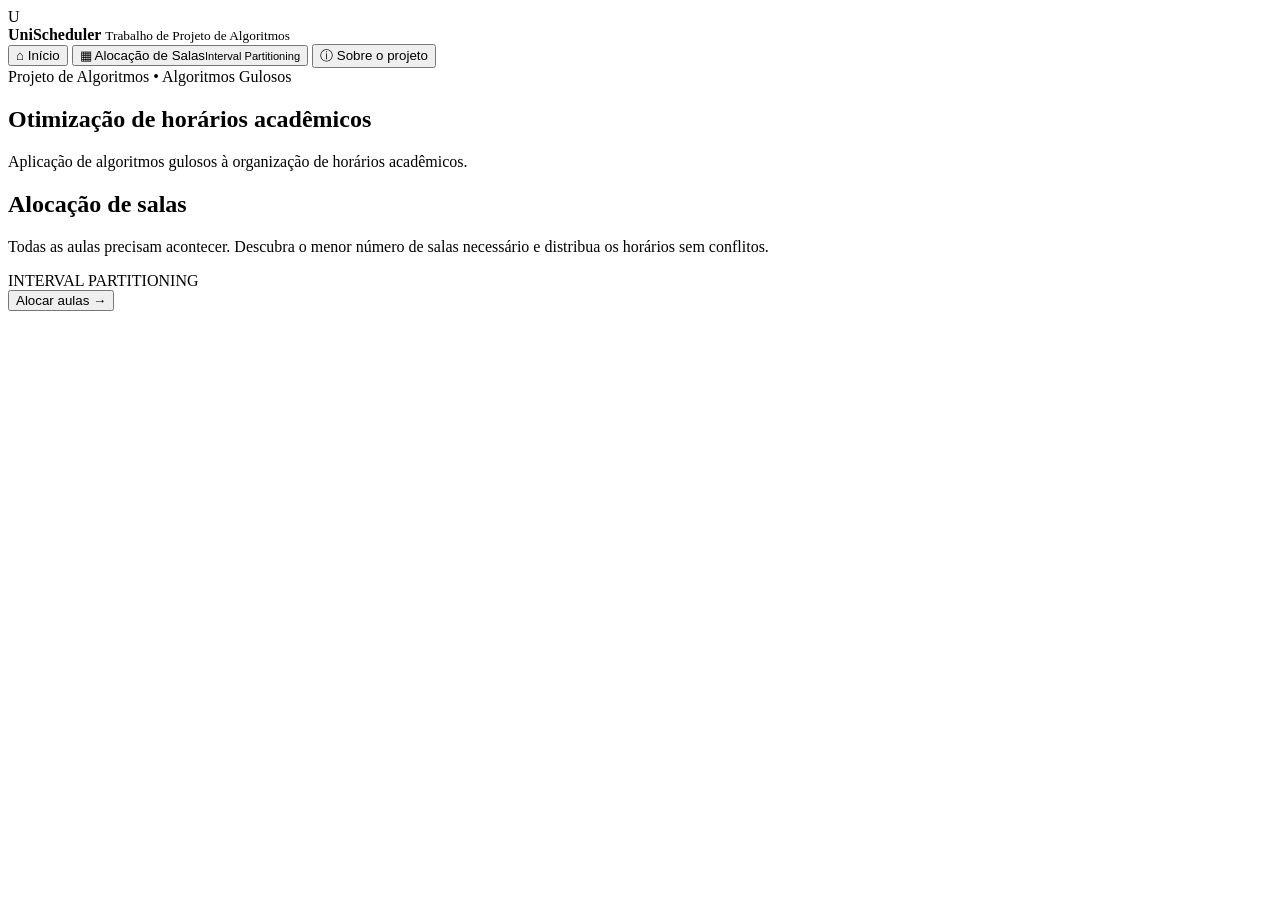
==== index.html @ a959d3e3 "Cria estrutura da aplicação e visualização da alocação de salas" ====
<!doctype html>
<html lang="pt-BR">
  <head>
    <meta charset="utf-8" />
    <meta name="viewport" content="width=device-width, initial-scale=1" />
    <title>UniScheduler</title>
  </head>
  <body>
    <aside>
      <div class="brand">
        <div class="logo">U</div>
        <div>
          <b>UniScheduler</b>
          <small>Trabalho de Projeto de Algoritmos</small>
        </div>
      </div>
      <nav aria-label="Navegação principal">
        <button data-view="home" class="active">⌂ Início</button>
        <button data-view="partition">▦ Alocação de Salas<small>Interval Partitioning</small></button>
        <button data-view="about">ⓘ Sobre o projeto</button>
      </nav>
    </aside>
    <main>
      <header><span>Projeto de Algoritmos • Algoritmos Gulosos</span></header>
      <section id="app"></section>
    </main>
    <script src="js/algorithms.js?v=3"></script>
    <script src="js/app.js?v=4"></script>
  </body>
</html>
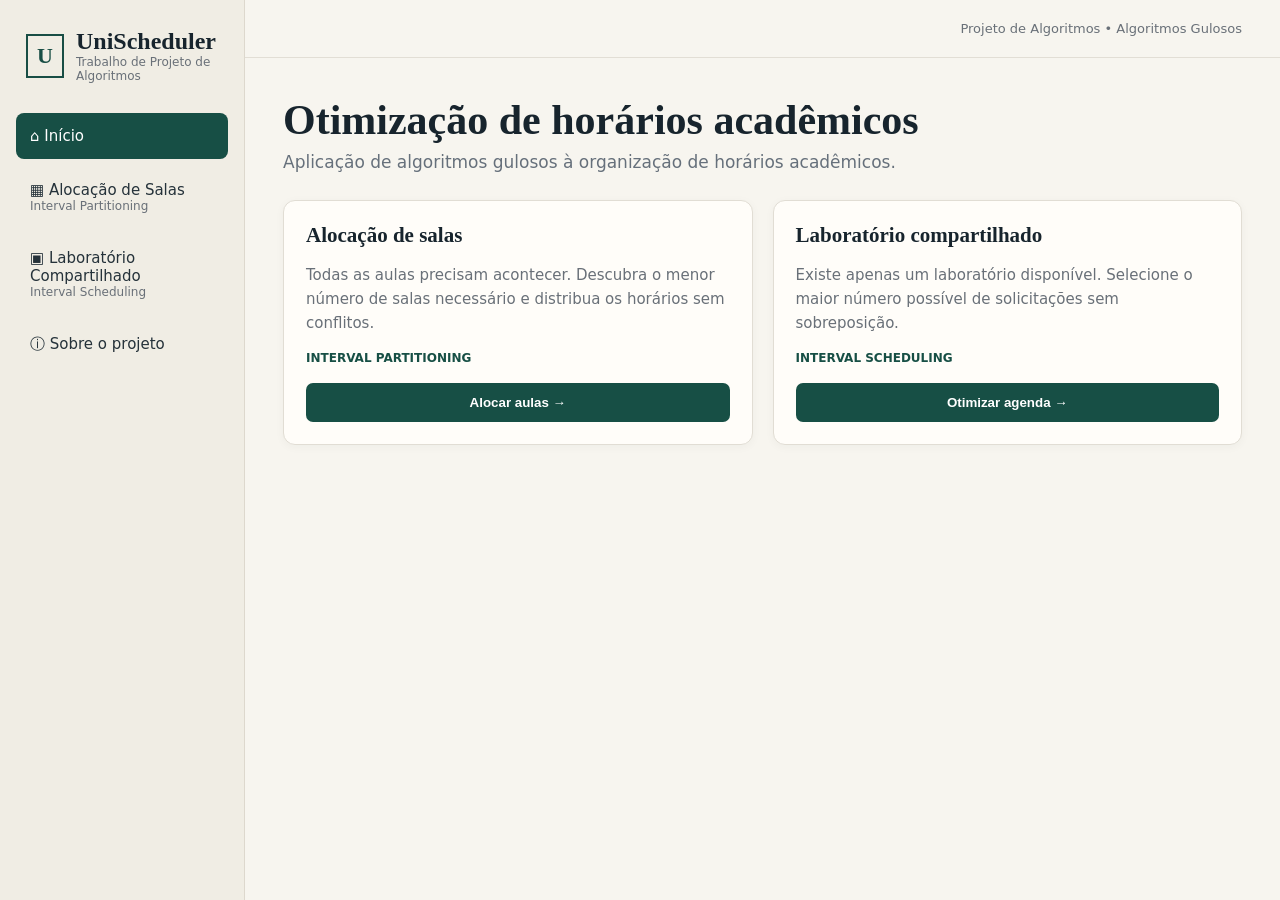
==== commit f68bfe77: "Interval Scheduling: algoritmo, visualização e testes" ====
--- a/index.html
+++ b/index.html
@@ -4,6 +4,7 @@
     <meta charset="utf-8" />
     <meta name="viewport" content="width=device-width, initial-scale=1" />
     <title>UniScheduler</title>
+    <link rel="stylesheet" href="css/style.css?v=8" />
   </head>
   <body>
     <aside>
@@ -17,6 +18,7 @@
       <nav aria-label="Navegação principal">
         <button data-view="home" class="active">⌂ Início</button>
         <button data-view="partition">▦ Alocação de Salas<small>Interval Partitioning</small></button>
+        <button data-view="scheduling">▣ Laboratório Compartilhado<small>Interval Scheduling</small></button>
         <button data-view="about">ⓘ Sobre o projeto</button>
       </nav>
     </aside>
--- a/css/style.css
+++ b/css/style.css
@@ -0,0 +1,589 @@
+* {
+  box-sizing: border-box;
+}
+
+body {
+  display: flex;
+  min-height: 100vh;
+  margin: 0;
+  color: #17242d;
+  background: #f7f5ef;
+  font: 15px system-ui, -apple-system, "Segoe UI", sans-serif;
+}
+
+aside {
+  position: fixed;
+  inset: 0 auto 0 0;
+  display: flex;
+  width: 245px;
+  flex-direction: column;
+  padding: 28px 16px;
+  border-right: 1px solid #ddd8cd;
+  background: #f0ede4;
+}
+
+.brand {
+  display: flex;
+  gap: 12px;
+  align-items: center;
+  margin: 0 10px 30px;
+}
+
+.brand b {
+  font: 700 24px Georgia, serif;
+}
+
+.brand small,
+nav small {
+  display: block;
+  color: #697078;
+  font-size: 12px;
+}
+
+.brand > div:last-child {
+  min-width: 0;
+}
+
+.logo {
+  display: grid;
+  width: 38px;
+  height: 44px;
+  flex: 0 0 38px;
+  place-items: center;
+  border: 2px solid #194e45;
+  color: #194e45;
+  font: 700 22px Georgia, serif;
+}
+
+nav {
+  display: grid;
+  gap: 8px;
+}
+
+nav button {
+  padding: 14px;
+  border: 0;
+  border-radius: 8px;
+  color: #25323a;
+  background: transparent;
+  font: inherit;
+  text-align: left;
+  cursor: pointer;
+}
+
+nav button.active,
+nav button:hover {
+  color: white;
+  background: #174f45;
+}
+
+nav button.active small,
+nav button:hover small {
+  color: #dce9e5;
+}
+
+main {
+  width: calc(100% - 245px);
+  margin-left: 245px;
+}
+
+header {
+  display: flex;
+  height: 58px;
+  align-items: center;
+  justify-content: flex-end;
+  padding: 0 38px;
+  border-bottom: 1px solid #e2ded5;
+  color: #697078;
+  font-size: 13px;
+}
+
+#app {
+  max-width: 1320px;
+  margin: auto;
+  padding: 38px;
+}
+
+h1 {
+  margin: 0 0 8px;
+  font: 700 42px Georgia, serif;
+}
+
+h2 {
+  margin: 0;
+  font: 700 21px Georgia, serif;
+}
+
+.lead {
+  margin: 0 0 28px;
+  color: #66707b;
+  font-size: 17px;
+}
+
+.grid2 {
+  display: grid;
+  grid-template-columns: 1fr 1fr;
+  gap: 20px;
+}
+
+.card {
+  padding: 22px;
+  border: 1px solid #e1ddd4;
+  border-radius: 12px;
+  background: #fffdf9;
+  box-shadow: 0 2px 10px #20352a0a;
+}
+
+.choice {
+  display: flex;
+  min-height: 245px;
+  flex-direction: column;
+}
+
+.choice p {
+  color: #697078;
+  line-height: 1.6;
+}
+
+.tag {
+  margin-top: auto;
+  color: #174f45;
+  font-size: 12px;
+  font-weight: 700;
+}
+
+.btn {
+  padding: 12px 18px;
+  border: 0;
+  border-radius: 7px;
+  color: white;
+  background: #174f45;
+  font-weight: 650;
+  cursor: pointer;
+}
+
+.btn.secondary {
+  border: 1px solid #b8c7c2;
+  color: #174f45;
+  background: white;
+}
+
+.toolbar {
+  display: flex;
+  align-items: center;
+  justify-content: space-between;
+  gap: 12px;
+  margin-bottom: 15px;
+}
+
+.table {
+  width: 100%;
+  border-collapse: collapse;
+}
+
+.table th,
+.table td {
+  padding: 12px 14px;
+  border-bottom: 1px solid #ebe7df;
+  text-align: left;
+}
+
+.table th {
+  color: #68717a;
+  font-size: 12px;
+}
+
+.table input {
+  width: 100%;
+  padding: 8px;
+  border: 1px solid #ddd8cf;
+  border-radius: 6px;
+  background: #fff;
+}
+
+.table-scroll {
+  overflow-x: auto;
+}
+
+/* Disciplina ocupa o espaço livre; horários e botão ficam com largura fixa. */
+.table td:first-child input {
+  min-width: 170px;
+}
+
+.table td:nth-child(2),
+.table td:nth-child(3),
+.table td:last-child {
+  width: 1%;
+  white-space: nowrap;
+}
+
+.table input[type="time"] {
+  min-width: 110px;
+}
+
+.table tr.invalid-row input {
+  border-color: #bd4c3f;
+  background: #fff8f5;
+}
+
+.work {
+  display: grid;
+  grid-template-columns: minmax(0, 2.3fr) minmax(260px, 0.8fr);
+  gap: 18px;
+}
+
+.action {
+  display: flex;
+  flex-direction: column;
+  gap: 14px;
+}
+
+.action p {
+  color: #697078;
+  line-height: 1.5;
+}
+
+.result {
+  margin-top: 18px;
+}
+
+.metrics {
+  display: flex;
+  flex-wrap: wrap;
+  gap: 10px;
+  margin: 15px 0;
+}
+
+.metric {
+  min-width: 130px;
+  padding: 11px 15px;
+  border: 1px solid #e3ded5;
+  border-radius: 9px;
+  background: #fff;
+}
+
+.metric b {
+  display: block;
+  font-size: 22px;
+}
+
+.timeline {
+  overflow-x: auto;
+  padding-top: 10px;
+}
+
+.axis,
+.room,
+.schedule-row {
+  display: flex;
+  min-width: 805px;
+}
+
+.axis {
+  align-items: flex-end;
+}
+
+.axis-label {
+  width: var(--label-width);
+  flex: 0 0 var(--label-width);
+}
+
+.axis-track {
+  position: relative;
+  height: 20px;
+  flex: 1;
+  color: #697078;
+  font-size: 11px;
+}
+
+.axis-track span {
+  position: absolute;
+  transform: translateX(-50%);
+  white-space: nowrap;
+}
+
+/* O último rótulo fica alinhado à borda direita para não ser cortado. */
+.axis-track span:last-child {
+  transform: translateX(-100%);
+}
+
+.room,
+.schedule-row {
+  min-height: 65px;
+  border-top: 1px solid #eee8df;
+}
+
+.roomname {
+  width: 105px;
+  flex: 0 0 105px;
+  padding: 20px 10px;
+  font: 700 15px Georgia, serif;
+}
+
+.track {
+  position: relative;
+  flex: 1;
+  background: repeating-linear-gradient(
+    90deg,
+    transparent 0,
+    transparent calc(12.5% - 1px),
+    #eee8df calc(12.5% - 1px),
+    #eee8df 12.5%
+  );
+}
+
+.event {
+  position: absolute;
+  top: 10px;
+  overflow: hidden;
+  height: 44px;
+  padding: 7px 9px;
+  border-left: 4px solid #5aa45d;
+  border-radius: 5px;
+  background: #dbe9d1;
+  font-size: 12px;
+}
+
+.event b {
+  display: block;
+  overflow: hidden;
+  text-overflow: ellipsis;
+  white-space: nowrap;
+}
+
+.event-time {
+  display: block;
+  font-size: 11px;
+  white-space: nowrap;
+}
+
+.room .event:nth-child(2n) {
+  border-color: #6d9fe4;
+  background: #dce8f7;
+}
+
+.room .event:nth-child(3n) {
+  border-color: #d49a35;
+  background: #f5e5bd;
+}
+
+.schedule-label {
+  display: flex;
+  width: 190px;
+  flex: 0 0 190px;
+  flex-direction: column;
+  justify-content: center;
+  gap: 3px;
+  padding: 7px 10px;
+  font-size: 12px;
+}
+
+.schedule-label span {
+  font-weight: 700;
+}
+
+.schedule-label b {
+  overflow: hidden;
+  text-overflow: ellipsis;
+  white-space: nowrap;
+}
+
+.schedule-row.is-selected .schedule-label span {
+  color: #267344;
+}
+
+.schedule-row.is-selected .event {
+  border-color: #5aa45d;
+  background: #dbe9d1;
+}
+
+.schedule-row.is-rejected .schedule-label span {
+  color: #6c7379;
+}
+
+.schedule-row.is-rejected .event {
+  border-color: #899198;
+  background: #e5e7e8;
+}
+
+.note {
+  margin-top: 16px;
+  padding: 15px;
+  border: 1px solid #d4e4d7;
+  border-radius: 8px;
+  background: #eef5ef;
+}
+
+.result details {
+  margin-top: 14px;
+}
+
+.result summary {
+  cursor: pointer;
+}
+
+.steps {
+  max-height: 260px;
+  overflow: auto;
+}
+
+.step {
+  padding: 10px 0;
+  border-bottom: 1px solid #eee8df;
+  color: #56616a;
+}
+
+.empty-state {
+  padding: 18px;
+  color: #737a80;
+}
+
+.validation-message {
+  border-color: #e7c1b8;
+  background: #fff8f5;
+}
+
+.validation-message ul {
+  margin-bottom: 0;
+  padding-left: 22px;
+  color: #8e3326;
+}
+
+@media (max-width: 1100px) {
+  .work {
+    grid-template-columns: 1fr;
+  }
+}
+
+@media (max-width: 850px) {
+  body {
+    display: block;
+  }
+
+  aside {
+    position: relative;
+    inset: auto;
+    width: 100%;
+    padding: 14px 18px;
+    border-right: 0;
+    border-bottom: 1px solid #ddd8cd;
+  }
+
+  .brand {
+    margin: 0 0 14px;
+  }
+
+  .brand b {
+    font-size: 21px;
+  }
+
+  nav {
+    grid-template-columns: repeat(2, minmax(0, 1fr));
+    gap: 6px;
+  }
+
+  nav button {
+    min-width: 0;
+    padding: 10px;
+    font-size: 14px;
+    line-height: 1.35;
+  }
+
+  nav button small {
+    font-size: 11px;
+  }
+
+  main {
+    width: 100%;
+    margin: 0;
+  }
+
+  header {
+    height: auto;
+    min-height: 48px;
+    justify-content: flex-start;
+    padding: 10px 22px;
+  }
+
+  #app {
+    padding: 22px;
+  }
+
+  .grid2,
+  .work {
+    grid-template-columns: 1fr;
+  }
+
+  h1 {
+    font-size: 34px;
+  }
+}
+
+@media (max-width: 480px) {
+  aside {
+    padding: 12px;
+  }
+
+  .brand {
+    gap: 9px;
+    margin-bottom: 10px;
+  }
+
+  .brand .logo {
+    display: none;
+  }
+
+  .brand b {
+    font-size: clamp(16px, 5vw, 19px);
+    line-height: 1.1;
+    white-space: nowrap;
+  }
+
+  .brand small {
+    font-size: 10px;
+    line-height: 1.25;
+  }
+
+  nav button {
+    padding: 9px 7px;
+    font-size: 13px;
+    overflow-wrap: anywhere;
+  }
+
+  nav button small {
+    font-size: 10px;
+  }
+
+  #app {
+    padding: 18px;
+  }
+
+  h1 {
+    font-size: 29px;
+  }
+
+  .card {
+    padding: 17px;
+  }
+
+  .toolbar {
+    align-items: flex-start;
+    flex-direction: column;
+  }
+
+  .table th,
+  .table td {
+    padding: 8px 5px;
+    font-size: 12px;
+  }
+}
+
+@media (max-width: 360px) {
+  nav {
+    grid-template-columns: 1fr;
+  }
+
+  nav button {
+    padding: 9px 10px;
+  }
+}
